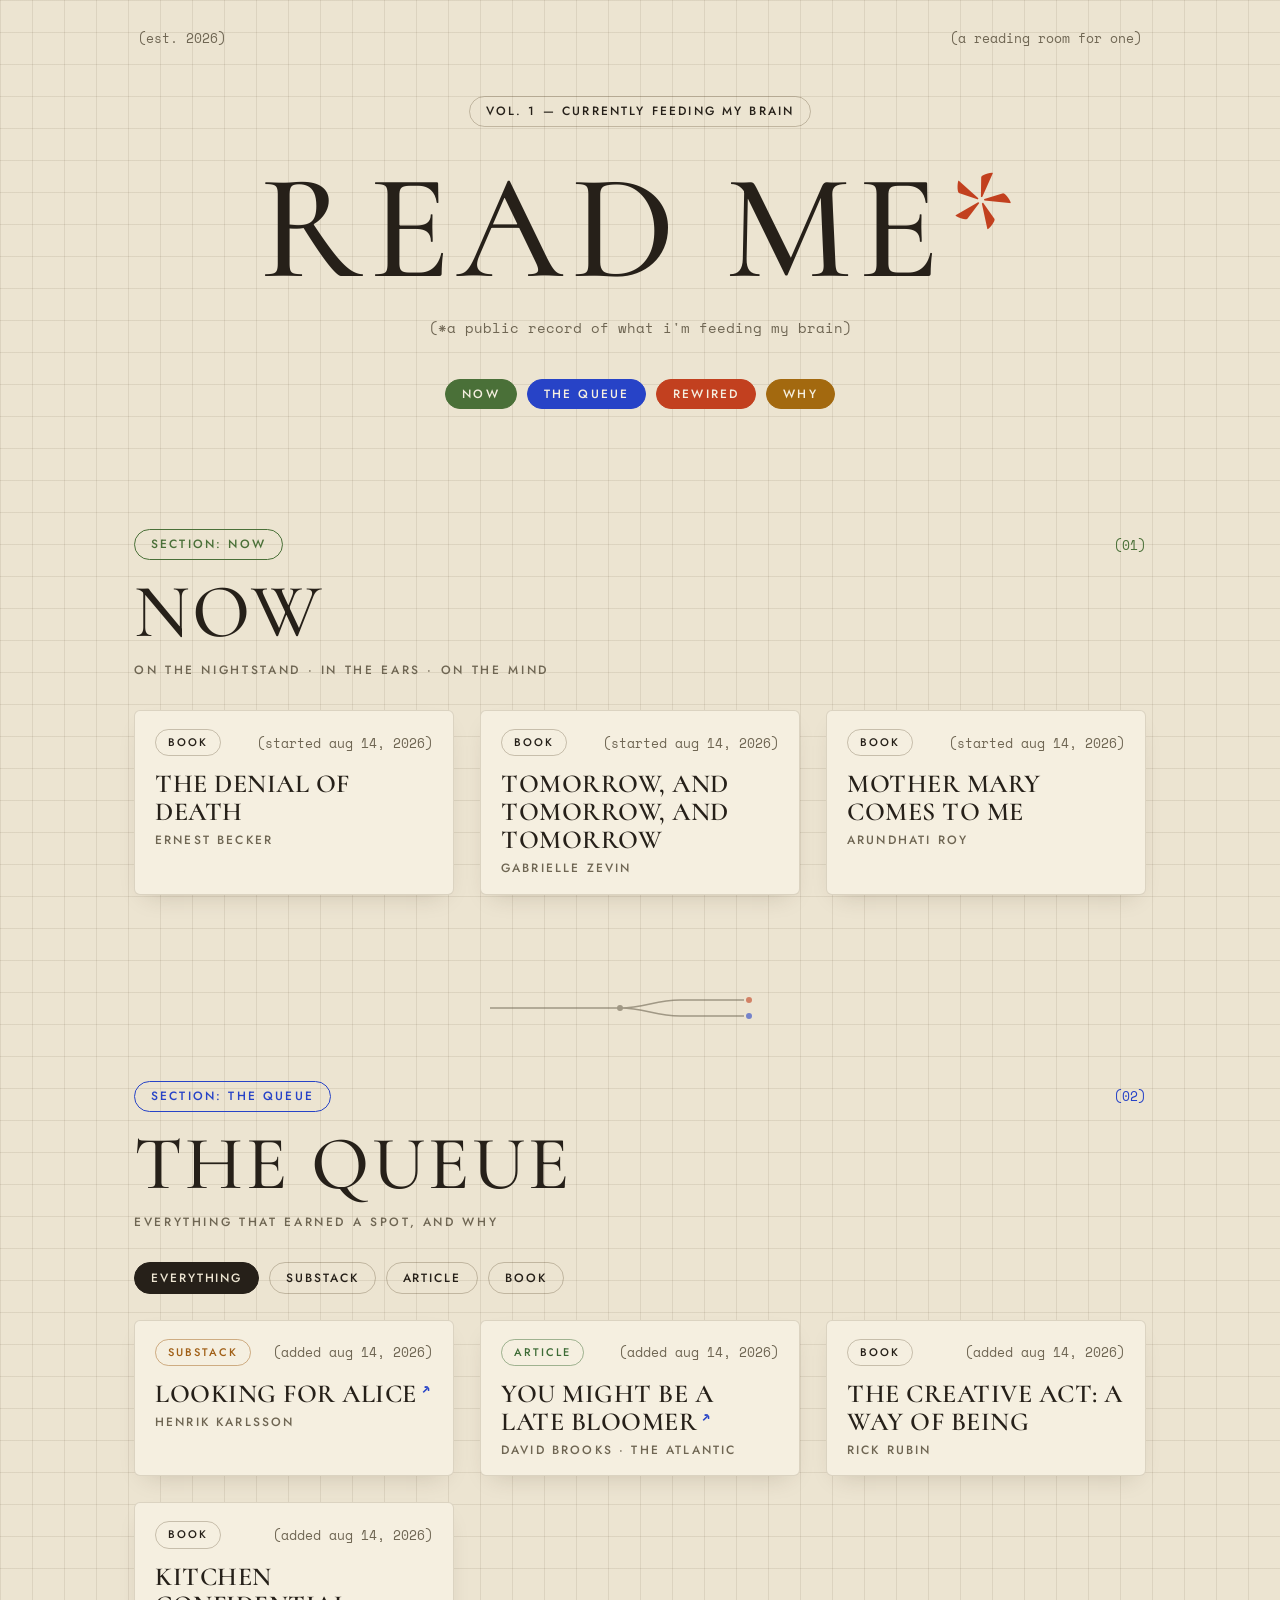
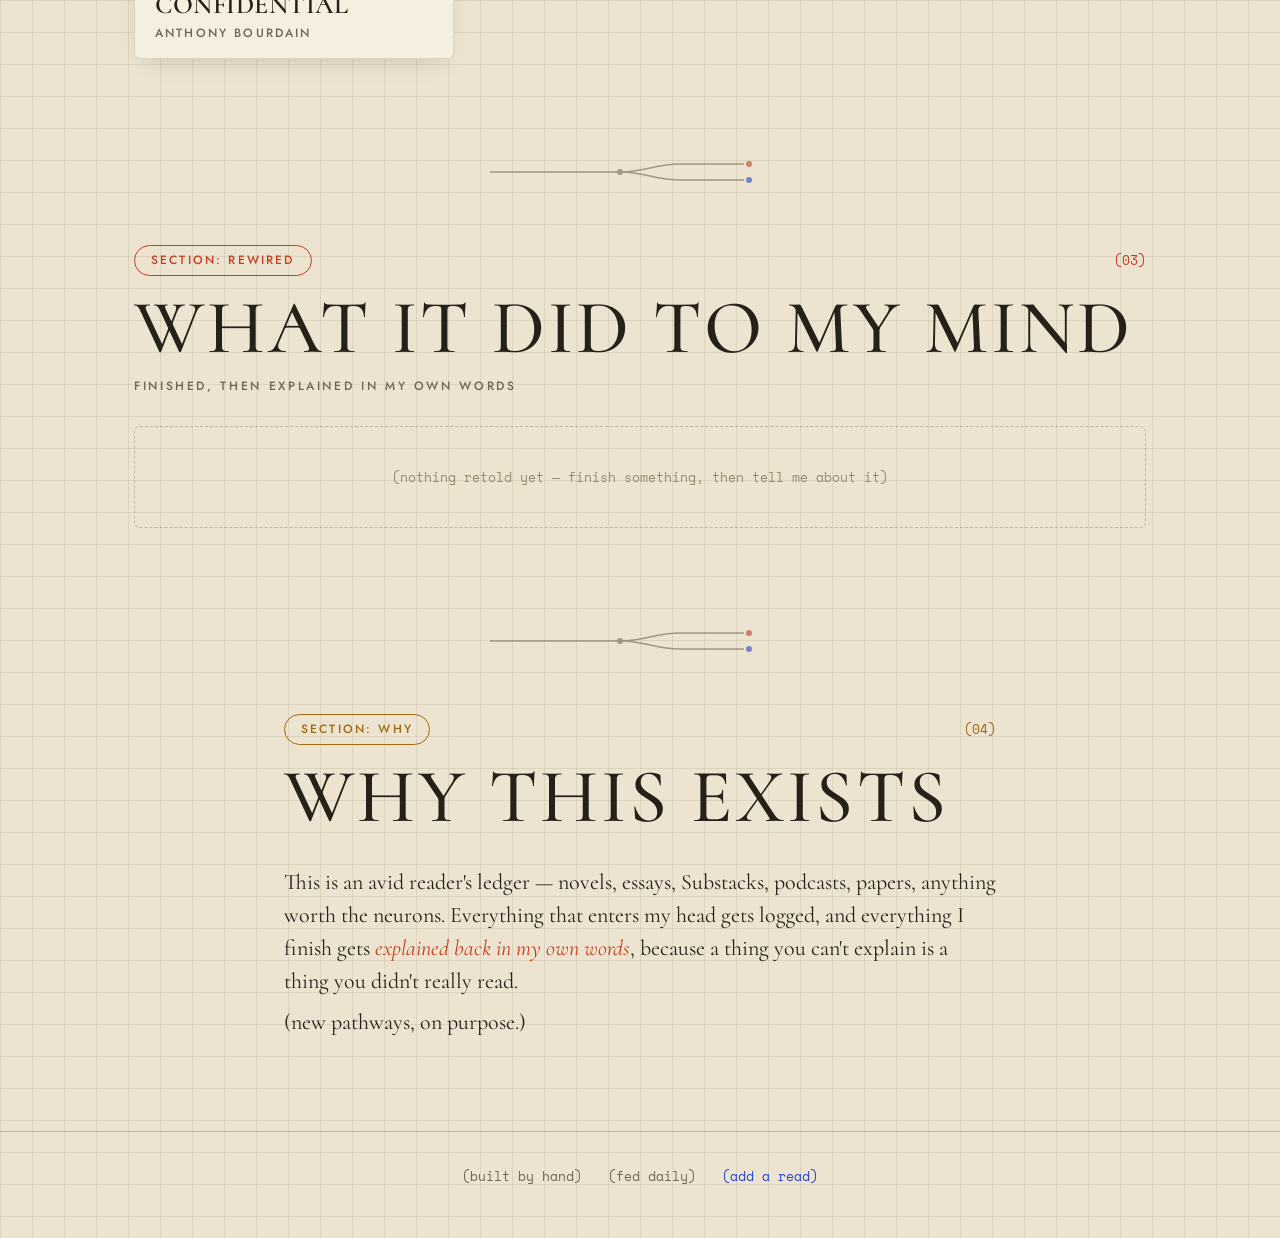
==== index.html @ f250568a "ReadMe: a personal reading room Static site — cream editorial design, reads.js as the ledger, sectio" ====
<!DOCTYPE html>
<html lang="en">
<head>
  <meta charset="UTF-8">
  <meta name="viewport" content="width=device-width, initial-scale=1.0">
  <meta name="robots" content="noindex">
  <title>ReadMe — a reading room</title>
  <link rel="preconnect" href="https://fonts.googleapis.com">
  <link rel="preconnect" href="https://fonts.gstatic.com" crossorigin>
  <link href="https://fonts.googleapis.com/css2?family=Cormorant:ital,wght@0,400;0,500;0,600;1,400;1,500&family=Jost:ital,wght@0,300;0,400;0,500;1,300;1,400&family=Space+Mono:ital,wght@0,400;0,700;1,400&display=swap" rel="stylesheet">
  <link rel="stylesheet" href="style.css">
  <link rel="icon" href="data:image/svg+xml,<svg xmlns='http://www.w3.org/2000/svg' viewBox='0 0 100 100'><text y='.9em' font-size='90'>📖</text></svg>">
</head>
<body>

  <header class="masthead">
    <div class="corner corner-tl anno">(est. 2026)</div>
    <div class="corner corner-tr anno">(a reading room for one)</div>

    <p class="pill masthead-pill">VOL. 1 — CURRENTLY FEEDING MY BRAIN</p>
    <h1 class="wordmark">READ&nbsp;ME<span class="asterisk">*</span></h1>
    <p class="tagline anno">(*a public record of what i'm feeding my brain)</p>

    <nav class="nav">
      <a class="pill c-green" href="#now">now</a>
      <a class="pill c-cobalt" href="#queue">the queue</a>
      <a class="pill c-red" href="#retold">rewired</a>
      <a class="pill c-gold" href="#why">why</a>
    </nav>
  </header>

  <main>

    <section id="now" class="section c-green">
      <div class="section-head">
        <div class="head-row">
          <span class="pill">SECTION: NOW</span>
          <span class="anno">(01)</span>
        </div>
        <h2>NOW</h2>
        <p class="section-sub">ON THE NIGHTSTAND · IN THE EARS · ON THE MIND</p>
      </div>
      <div id="now-cards" class="cards"></div>
    </section>

    <section id="queue" class="section c-cobalt">
      <div class="section-head">
        <div class="head-row">
          <span class="pill">SECTION: THE QUEUE</span>
          <span class="anno">(02)</span>
        </div>
        <h2>THE QUEUE</h2>
        <p class="section-sub">EVERYTHING THAT EARNED A SPOT, AND WHY</p>
      </div>
      <div id="filters" class="filters" role="group" aria-label="Filter by type"></div>
      <div id="queue-cards" class="cards"></div>
    </section>

    <section id="retold" class="section c-red">
      <div class="section-head">
        <div class="head-row">
          <span class="pill">SECTION: REWIRED</span>
          <span class="anno">(03)</span>
        </div>
        <h2>WHAT IT DID TO MY MIND</h2>
        <p class="section-sub">FINISHED, THEN EXPLAINED IN MY OWN WORDS</p>
      </div>
      <div id="retold-cards" class="cards cards-wide"></div>
    </section>

    <section id="why" class="section colophon c-gold">
      <div class="section-head">
        <div class="head-row">
          <span class="pill">SECTION: WHY</span>
          <span class="anno">(04)</span>
        </div>
        <h2>WHY THIS EXISTS</h2>
      </div>
      <p>
        This is an avid reader's ledger — novels, essays, Substacks, podcasts, papers,
        anything worth the neurons. Everything that enters my head gets logged, and
        everything I finish gets <em>explained back in my own words</em>, because a
        thing you can't explain is a thing you didn't really read.
      </p>
      <p class="anno colophon-kicker">(new pathways, on purpose.)</p>
    </section>

  </main>

  <footer class="footer">
    <span class="anno">(built by hand)</span>
    <span class="anno">(fed daily)</span>
    <a class="anno" href="add.html">(add a read)</a>
  </footer>

  <script src="reads.js"></script>
  <script src="app.js"></script>
</body>
</html>
---- style.css ----
/* ReadMe — editorial scrapbook: cream paper, grid lines, big serif caps,
   mono annotations, pill labels, collaged covers */

:root {
  --paper: #ece4d1;
  --panel: #f5efe0;
  --ink: #262019;
  --muted: #6f6653;
  --faint: #97896e;
  --line: rgba(80, 62, 34, 0.28);
  --grid: rgba(80, 62, 34, 0.10);
  --red: #c2401f;
  --cobalt: #2743c7;
  --shadow: rgba(60, 42, 18, 0.22);
}

* { box-sizing: border-box; margin: 0; padding: 0; }

html { scroll-behavior: smooth; }

body {
  background-color: var(--paper);
  background-image:
    linear-gradient(var(--grid) 1px, transparent 1px),
    linear-gradient(90deg, var(--grid) 1px, transparent 1px);
  background-size: 32px 32px;
  color: var(--ink);
  font-family: "Jost", "Futura", sans-serif;
  font-weight: 400;
  font-size: 17px;
  line-height: 1.55;
  min-height: 100vh;
}

a { color: var(--cobalt); text-underline-offset: 3px; }

/* mono parenthetical annotations */
.anno {
  font-family: "Space Mono", monospace;
  font-size: 13px;
  color: var(--muted);
  letter-spacing: 0;
}
a.anno { color: var(--cobalt); text-decoration: none; }
a.anno:hover { text-decoration: underline; }

/* pill outline labels */
.pill {
  display: inline-block;
  font-family: "Jost", sans-serif;
  font-size: 12px;
  font-weight: 500;
  letter-spacing: 0.18em;
  text-transform: uppercase;
  color: var(--ink);
  border: 1.5px solid var(--line);
  border-radius: 999px;
  padding: 5px 16px;
  background: transparent;
}

/* section accent colors */
.c-green  { --c: #4a7038; }
.c-cobalt { --c: #2743c7; }
.c-red    { --c: #c2401f; }
.c-gold   { --c: #a3690f; }

/* ---------- masthead ---------- */

.masthead {
  position: relative;
  max-width: 1060px;
  margin: 0 auto;
  padding: 96px 24px 56px;
  text-align: center;
}

.corner { position: absolute; top: 28px; }
.corner-tl { left: 28px; }
.corner-tr { right: 28px; }

.masthead-pill { margin-bottom: 30px; }

.wordmark {
  font-family: "Cormorant", serif;
  font-weight: 500;
  font-size: clamp(68px, 13vw, 150px);
  line-height: 0.95;
  letter-spacing: 0.05em;
  color: var(--ink);
}
.asterisk { color: var(--red); font-weight: 400; }

.tagline { display: block; margin-top: 18px; font-size: 14px; }

.nav {
  margin-top: 40px;
  display: flex;
  justify-content: center;
  flex-wrap: wrap;
  gap: 10px;
}
.nav .pill {
  text-decoration: none;
  transition: all 0.15s ease;
  background: var(--c, transparent);
  border-color: var(--c, var(--line));
  color: var(--panel);
}
.nav .pill:hover { background: transparent; color: var(--c, var(--ink)); }

/* ---------- sections ---------- */

.section {
  max-width: 1060px;
  margin: 0 auto;
  padding: 64px 24px 8px;
}

/* the signature: one pathway branching into new ones */
.section + .section::before {
  content: "";
  display: block;
  width: 300px;
  max-width: 60%;
  height: 26px;
  margin: 0 auto 60px;
  background: url("data:image/svg+xml,%3Csvg xmlns='http://www.w3.org/2000/svg' viewBox='0 0 300 26' fill='none'%3E%3Cpath d='M0 13 H130 M130 13 C155 13 165 5 190 5 H254 M130 13 C155 13 165 21 190 21 H254' stroke='%236f6653' stroke-width='1.5'/%3E%3Ccircle cx='130' cy='13' r='3' fill='%236f6653'/%3E%3Ccircle cx='259' cy='5' r='3' fill='%23c2401f'/%3E%3Ccircle cx='259' cy='21' r='3' fill='%232743c7'/%3E%3C/svg%3E") no-repeat center / contain;
  opacity: 0.6;
}

.section-head .pill {
  color: var(--c, var(--ink));
  border-color: var(--c, var(--line));
}
.head-row .anno { color: var(--c, var(--muted)); }

.section-head { margin-bottom: 30px; }

.head-row {
  display: flex;
  align-items: center;
  justify-content: space-between;
  margin-bottom: 14px;
}

.section-head h2, .colophon h2 {
  font-family: "Cormorant", serif;
  font-weight: 500;
  font-size: clamp(44px, 7vw, 76px);
  line-height: 1.02;
  letter-spacing: 0.04em;
  color: var(--ink);
}

.section-sub {
  margin-top: 10px;
  font-size: 12px;
  font-weight: 500;
  letter-spacing: 0.22em;
  color: var(--muted);
}

/* ---------- filters ---------- */

.filters {
  display: flex;
  flex-wrap: wrap;
  gap: 10px;
  margin-bottom: 26px;
}

.chip {
  font-family: "Jost", sans-serif;
  font-size: 12px;
  font-weight: 500;
  letter-spacing: 0.16em;
  text-transform: uppercase;
  color: var(--ink);
  background: transparent;
  border: 1.5px solid var(--line);
  border-radius: 999px;
  padding: 6px 16px;
  cursor: pointer;
  transition: all 0.15s ease;
}
.chip:hover { border-color: var(--ink); }
.chip.active { background: var(--ink); border-color: var(--ink); color: var(--paper); }

/* ---------- cards ---------- */

.cards {
  display: grid;
  grid-template-columns: repeat(auto-fill, minmax(320px, 1fr));
  gap: 26px;
  padding-bottom: 28px;
}
.cards-wide { grid-template-columns: repeat(auto-fill, minmax(460px, 1fr)); }

.card {
  position: relative;
  background: var(--panel);
  border: 1px solid rgba(80, 62, 34, 0.16);
  border-radius: 6px;
  padding: 18px 20px 16px;
  box-shadow: 0 10px 24px -12px var(--shadow);
  transition: transform 0.18s ease, box-shadow 0.18s ease;
}
.card:hover {
  transform: translateY(-3px);
  box-shadow: 0 16px 30px -12px var(--shadow);
}

.card-top {
  display: flex;
  align-items: center;
  justify-content: space-between;
  gap: 10px;
  margin-bottom: 14px;
}

.pill-type { font-size: 11px; padding: 4px 12px; }
.type-book     { color: var(--ink); }
.type-article  { color: #3d6b35; border-color: #3d6b3577; }
.type-substack { color: #a05f16; border-color: #a05f1677; }
.type-podcast  { color: var(--red); border-color: #c2401f77; }
.type-essay    { color: var(--cobalt); border-color: #2743c777; }
.type-video    { color: #6b3576; border-color: #6b357677; }
.type-paper    { color: #74542a; border-color: #74542a77; }

.card-body { display: flex; gap: 18px; align-items: flex-start; }

.cover {
  width: 92px;
  flex-shrink: 0;
  border-radius: 2px;
  transform: rotate(-2.5deg);
  box-shadow: 3px 6px 14px -4px var(--shadow);
  border: 1px solid rgba(80, 62, 34, 0.2);
}
.card:nth-child(even) .cover { transform: rotate(2deg); }

.card-text { min-width: 0; }

.card h3 {
  font-family: "Cormorant", serif;
  font-weight: 600;
  font-size: 26px;
  line-height: 1.08;
  letter-spacing: 0.02em;
  text-transform: uppercase;
  color: var(--ink);
}
.card h3 a { color: inherit; text-decoration: none; }
.card h3 a:hover { color: var(--red); }
/* a linked card is clickable everywhere, not just the title */
.card h3 a::after { content: ""; position: absolute; inset: 0; }
.ext {
  font-family: "Space Mono", monospace;
  font-size: 0.5em;
  vertical-align: 0.55em;
  margin-left: 5px;
  color: var(--cobalt);
}

.card .by {
  margin-top: 5px;
  font-size: 12px;
  font-weight: 500;
  letter-spacing: 0.18em;
  text-transform: uppercase;
  color: var(--muted);
}

.card .why {
  margin-top: 12px;
  font-family: "Space Mono", monospace;
  font-size: 13px;
  line-height: 1.5;
  color: var(--muted);
}

/* stars */
.stars {
  font-family: "Space Mono", monospace;
  font-size: 13px;
  letter-spacing: 0.1em;
  color: var(--ink);
  border: 1.5px solid var(--line);
  border-radius: 999px;
  padding: 3px 12px;
  display: inline-block;
  margin-top: 14px;
}
.stars .full { color: var(--red); }

/* retelling */
.retelling {
  margin-top: 16px;
  padding: 14px 16px;
  background: rgba(255, 253, 246, 0.65);
  border: 1px solid rgba(80, 62, 34, 0.14);
  border-radius: 4px;
}
.retelling-label {
  display: block;
  font-size: 11px;
  font-weight: 500;
  letter-spacing: 0.22em;
  color: var(--red);
  margin-bottom: 8px;
}
.retelling-text {
  font-family: "Cormorant", serif;
  font-size: 20px;
  font-style: italic;
  line-height: 1.4;
  color: var(--ink);
}

.quote {
  margin-top: 12px;
  font-family: "Space Mono", monospace;
  font-size: 12.5px;
  font-style: italic;
  color: var(--muted);
  padding-left: 14px;
  border-left: 2px solid var(--line);
}

/* empty state */
.empty {
  grid-column: 1 / -1;
  text-align: center;
  padding: 40px 20px;
  border: 1.5px dashed var(--line);
  border-radius: 6px;
  font-family: "Space Mono", monospace;
  font-size: 13px;
  color: var(--faint);
}

/* ---------- colophon & footer ---------- */

.colophon { max-width: 760px; padding-bottom: 44px; }
.colophon p {
  font-family: "Cormorant", serif;
  font-size: 22px;
  line-height: 1.5;
  color: var(--ink);
  margin-top: 8px;
}
.colophon em { color: var(--red); }
.colophon-kicker { display: block; margin-top: 18px; font-size: 14px; }

.footer {
  display: flex;
  justify-content: center;
  gap: 26px;
  flex-wrap: wrap;
  padding: 34px 24px 52px;
  border-top: 1.5px solid var(--line);
  margin-top: 48px;
}

@media (max-width: 600px) {
  .masthead { padding-top: 84px; }
  .corner-tl { left: 16px; }
  .corner-tr { right: 16px; }
  .cards, .cards-wide { grid-template-columns: 1fr; }
}
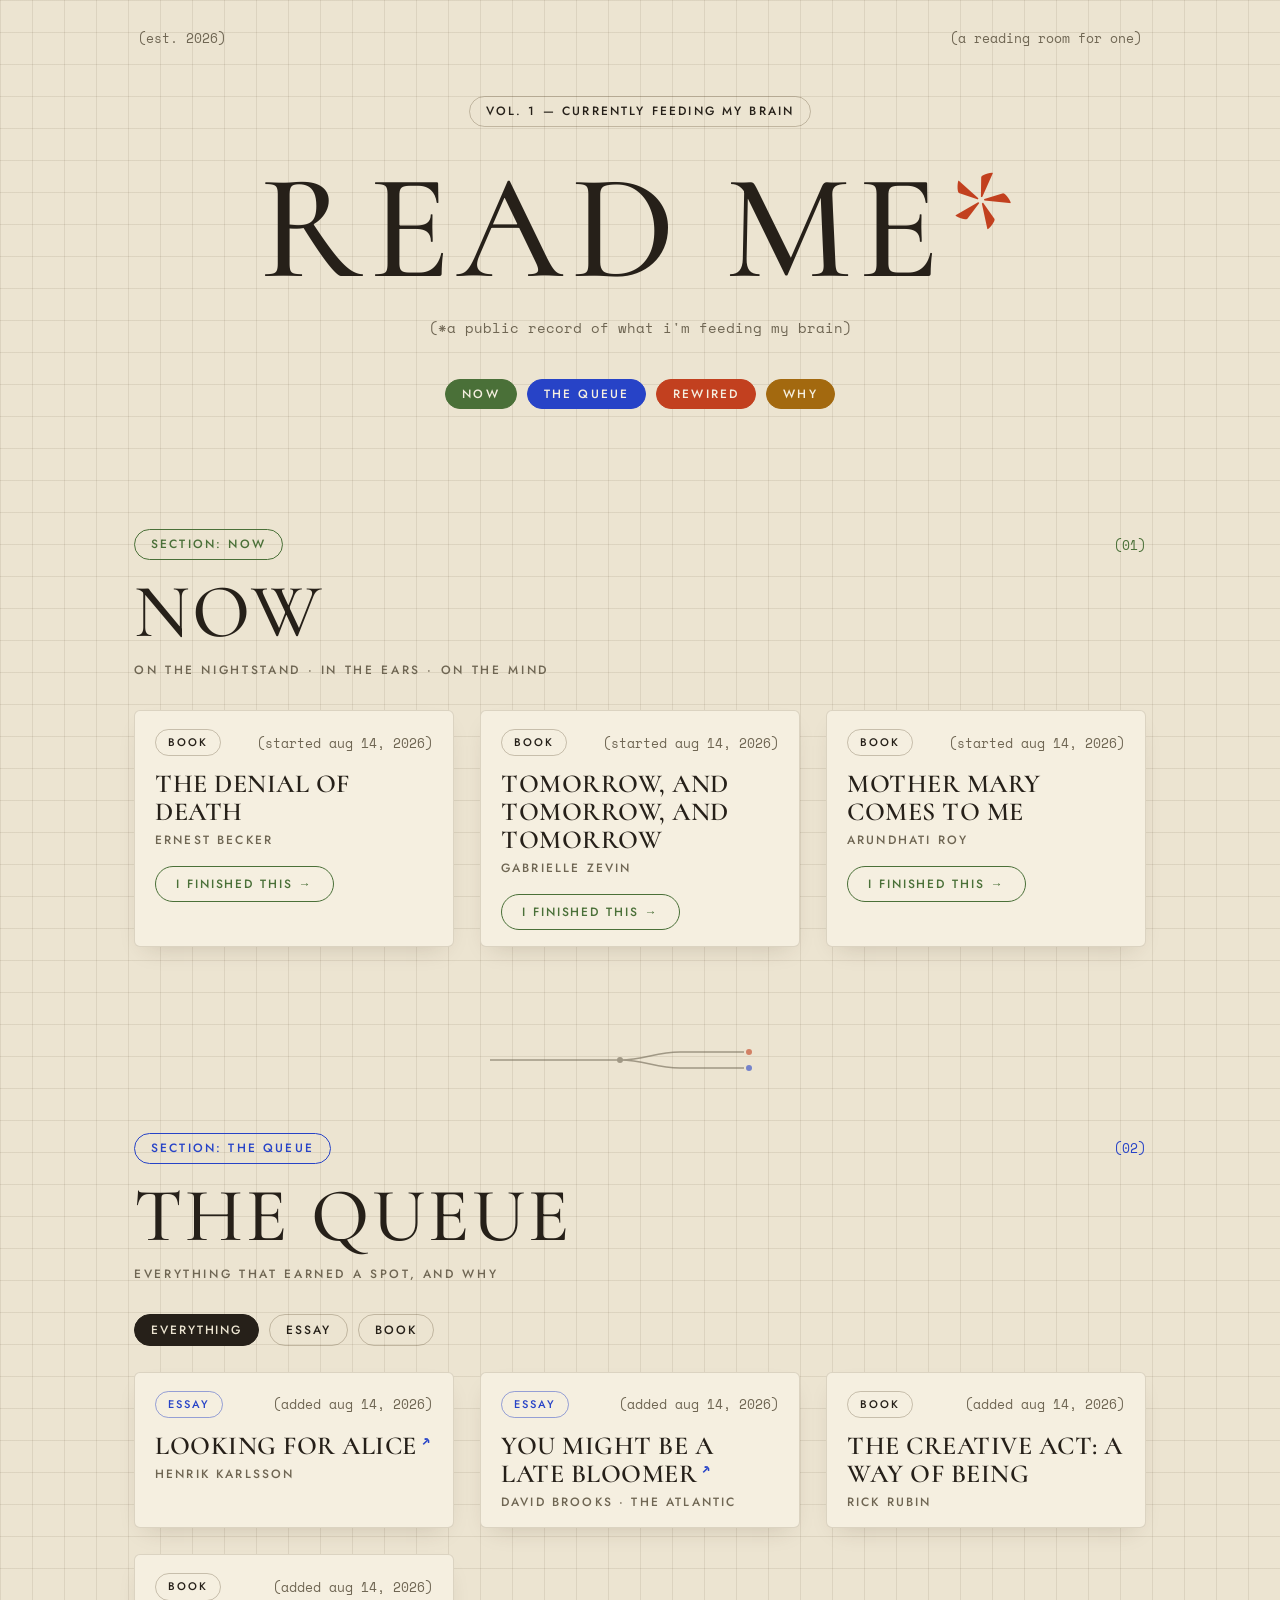
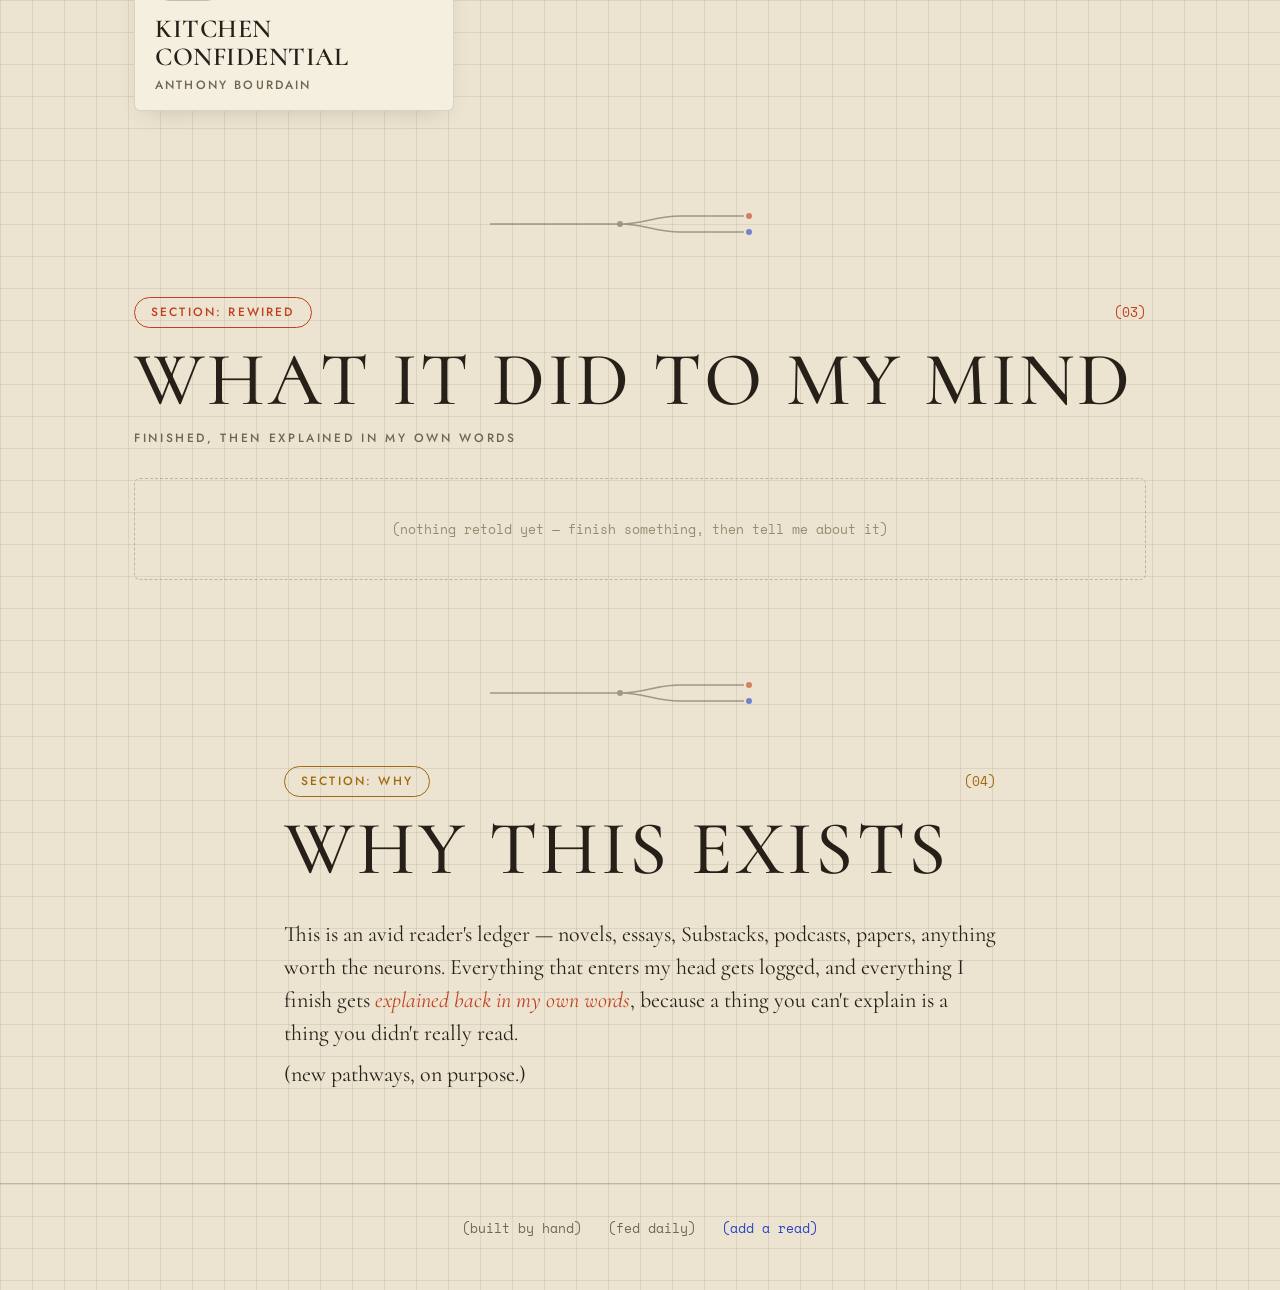
==== commit fb1cd6aa: "Finish flow on now-cards + the shelf 'i finished this' opens a modal that collects rating, retelling" ====
--- a/index.html
+++ b/index.html
@@ -66,6 +66,10 @@
         <p class="section-sub">FINISHED, THEN EXPLAINED IN MY OWN WORDS</p>
       </div>
       <div id="retold-cards" class="cards cards-wide"></div>
+      <div id="shelf-wrap" hidden>
+        <p class="anno shelf-label">(the shelf — everything that made it through)</p>
+        <div id="shelf" class="shelf"></div>
+      </div>
     </section>
 
     <section id="why" class="section colophon c-gold">
@@ -93,6 +97,29 @@
     <a class="anno" href="add.html">(add a read)</a>
   </footer>
 
+  <div id="finish-overlay" class="overlay" hidden>
+    <div class="finish-modal">
+      <div class="modal-top">
+        <span class="pill finish-pill">FINISHED</span>
+        <button class="anno modal-close" id="finish-close">(close)</button>
+      </div>
+      <h3 id="finish-title" class="finish-title"></h3>
+      <p class="anno finish-prompt">(be honest — what did it do to your mind?)</p>
+      <div class="stars-picker" id="star-picker" aria-label="Rating"></div>
+      <textarea id="finish-retelling" rows="5" placeholder="Explain it like you would to a friend at dinner — what it actually says, whether you buy it, what it changed."></textarea>
+      <input id="finish-quote" placeholder="One line worth keeping (optional)">
+      <button class="btn-ink" id="finish-generate">generate my entry</button>
+      <div id="finish-out" hidden>
+        <pre id="finish-code"></pre>
+        <div class="finish-actions">
+          <button class="btn-ink" id="finish-copy">copy entry</button>
+          <a class="btn-ink btn-ghost" href="https://github.com/priandproper/ReadMe/edit/main/reads.js" target="_blank" rel="noopener">open the ledger on github</a>
+        </div>
+        <p class="anno finish-hint">(paste it over this book's old entry in reads.js, commit — the site rebuilds itself in a minute)</p>
+      </div>
+    </div>
+  </div>
+
   <script src="reads.js"></script>
   <script src="app.js"></script>
 </body>
--- a/style.css
+++ b/style.css
@@ -220,13 +220,10 @@
 }
 
 .pill-type { font-size: 11px; padding: 4px 12px; }
-.type-book     { color: var(--ink); }
-.type-article  { color: #3d6b35; border-color: #3d6b3577; }
-.type-substack { color: #a05f16; border-color: #a05f1677; }
-.type-podcast  { color: var(--red); border-color: #c2401f77; }
-.type-essay    { color: var(--cobalt); border-color: #2743c777; }
-.type-video    { color: #6b3576; border-color: #6b357677; }
-.type-paper    { color: #74542a; border-color: #74542a77; }
+.type-book    { color: var(--ink); }
+.type-essay   { color: var(--cobalt); border-color: #2743c777; }
+.type-podcast { color: var(--red); border-color: #c2401f77; }
+.type-video   { color: #6b3576; border-color: #6b357677; }
 
 .card-body { display: flex; gap: 18px; align-items: flex-start; }
 
@@ -328,6 +325,147 @@
   border-left: 2px solid var(--line);
 }
 
+/* card actions + finish flow */
+.card-actions { margin-top: 16px; }
+
+.btn-finish, .btn-ink {
+  font-family: "Jost", sans-serif;
+  font-size: 12px;
+  font-weight: 500;
+  letter-spacing: 0.16em;
+  text-transform: uppercase;
+  border-radius: 999px;
+  padding: 8px 20px;
+  cursor: pointer;
+  transition: all 0.15s ease;
+}
+.btn-finish {
+  background: transparent;
+  border: 1.5px solid var(--c, var(--ink));
+  color: var(--c, var(--ink));
+}
+.btn-finish:hover { background: var(--c, var(--ink)); color: var(--panel); }
+
+.btn-ink { background: var(--ink); border: 1.5px solid var(--ink); color: var(--paper); }
+.btn-ink:hover { background: transparent; color: var(--ink); }
+.btn-ghost { background: transparent; color: var(--ink); text-decoration: none; display: inline-block; }
+.btn-ghost:hover { background: var(--ink); color: var(--paper); }
+
+.overlay {
+  position: fixed;
+  inset: 0;
+  background: rgba(38, 32, 25, 0.5);
+  display: flex;
+  align-items: center;
+  justify-content: center;
+  padding: 20px;
+  z-index: 50;
+}
+.overlay[hidden] { display: none; }
+
+.finish-modal {
+  background-color: var(--paper);
+  background-image:
+    linear-gradient(var(--grid) 1px, transparent 1px),
+    linear-gradient(90deg, var(--grid) 1px, transparent 1px);
+  background-size: 32px 32px;
+  border: 1.5px solid var(--ink);
+  border-radius: 8px;
+  box-shadow: 0 24px 60px -20px rgba(20, 12, 2, 0.5);
+  max-width: 580px;
+  width: 100%;
+  max-height: 90vh;
+  overflow-y: auto;
+  padding: 26px 28px 30px;
+}
+
+.modal-top { display: flex; justify-content: space-between; align-items: center; margin-bottom: 18px; }
+.finish-pill { color: var(--red); border-color: var(--red); }
+.modal-close { background: none; border: none; cursor: pointer; }
+.modal-close:hover { color: var(--ink); }
+
+.finish-title {
+  font-family: "Cormorant", serif;
+  font-weight: 600;
+  font-size: 32px;
+  line-height: 1.1;
+  letter-spacing: 0.02em;
+}
+.finish-prompt { display: block; margin: 8px 0 14px; }
+
+.stars-picker { display: flex; gap: 4px; margin-bottom: 16px; }
+.stars-picker button {
+  font-family: "Space Mono", monospace;
+  font-size: 26px;
+  background: none;
+  border: none;
+  cursor: pointer;
+  color: var(--faint);
+  padding: 0 2px;
+}
+.stars-picker button.lit { color: var(--red); }
+
+.finish-modal textarea, .finish-modal input {
+  width: 100%;
+  background: var(--panel);
+  border: 1.5px solid var(--line);
+  border-radius: 4px;
+  color: var(--ink);
+  font-family: "Space Mono", monospace;
+  font-size: 13.5px;
+  line-height: 1.5;
+  padding: 10px 12px;
+  margin-bottom: 14px;
+}
+.finish-modal textarea:focus, .finish-modal input:focus { outline: none; border-color: var(--ink); }
+
+#finish-out { margin-top: 18px; }
+#finish-out pre {
+  background: var(--panel);
+  border: 1.5px solid var(--line);
+  border-radius: 4px;
+  padding: 14px;
+  font-family: "Space Mono", monospace;
+  font-size: 11.5px;
+  line-height: 1.5;
+  overflow-x: auto;
+  margin-bottom: 14px;
+}
+.finish-actions { display: flex; gap: 10px; flex-wrap: wrap; margin-bottom: 10px; }
+.finish-hint { display: block; }
+
+/* the shelf */
+.shelf-label { display: block; margin: 10px 0 14px; }
+.shelf {
+  display: flex;
+  flex-wrap: wrap;
+  gap: 12px;
+  align-items: flex-end;
+  padding-bottom: 30px;
+}
+.shelf-cover {
+  height: 112px;
+  border: 1px solid rgba(80, 62, 34, 0.25);
+  border-radius: 2px;
+  box-shadow: 2px 5px 12px -4px var(--shadow);
+}
+.shelf .shelf-cover:nth-child(odd) { transform: rotate(-1.5deg); }
+.shelf .shelf-cover:nth-child(even) { transform: rotate(1deg); }
+.shelf-spine {
+  writing-mode: vertical-rl;
+  height: 112px;
+  overflow: hidden;
+  background: var(--panel);
+  border: 1px solid rgba(80, 62, 34, 0.25);
+  border-radius: 2px;
+  font-family: "Space Mono", monospace;
+  font-size: 10.5px;
+  letter-spacing: 0.06em;
+  padding: 8px 5px;
+  color: var(--muted);
+  box-shadow: 2px 5px 12px -4px var(--shadow);
+}
+
 /* empty state */
 .empty {
   grid-column: 1 / -1;
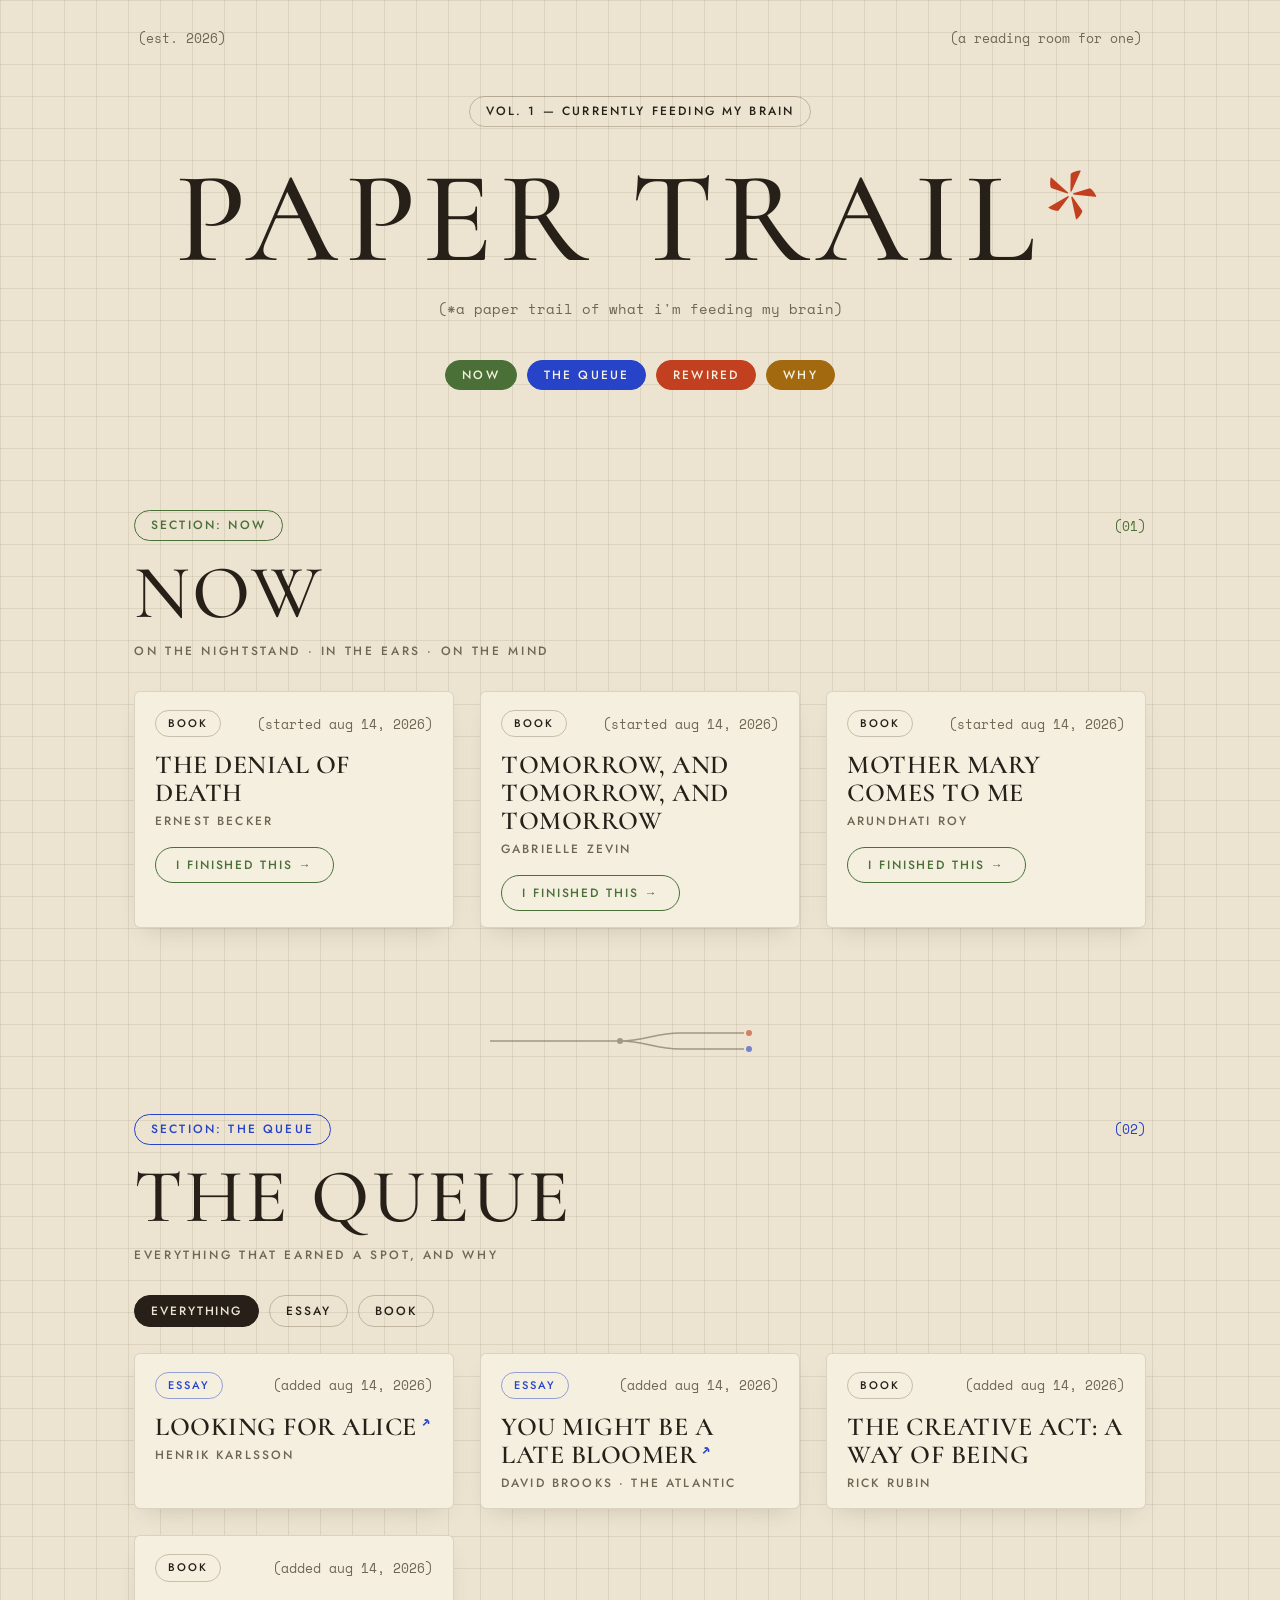
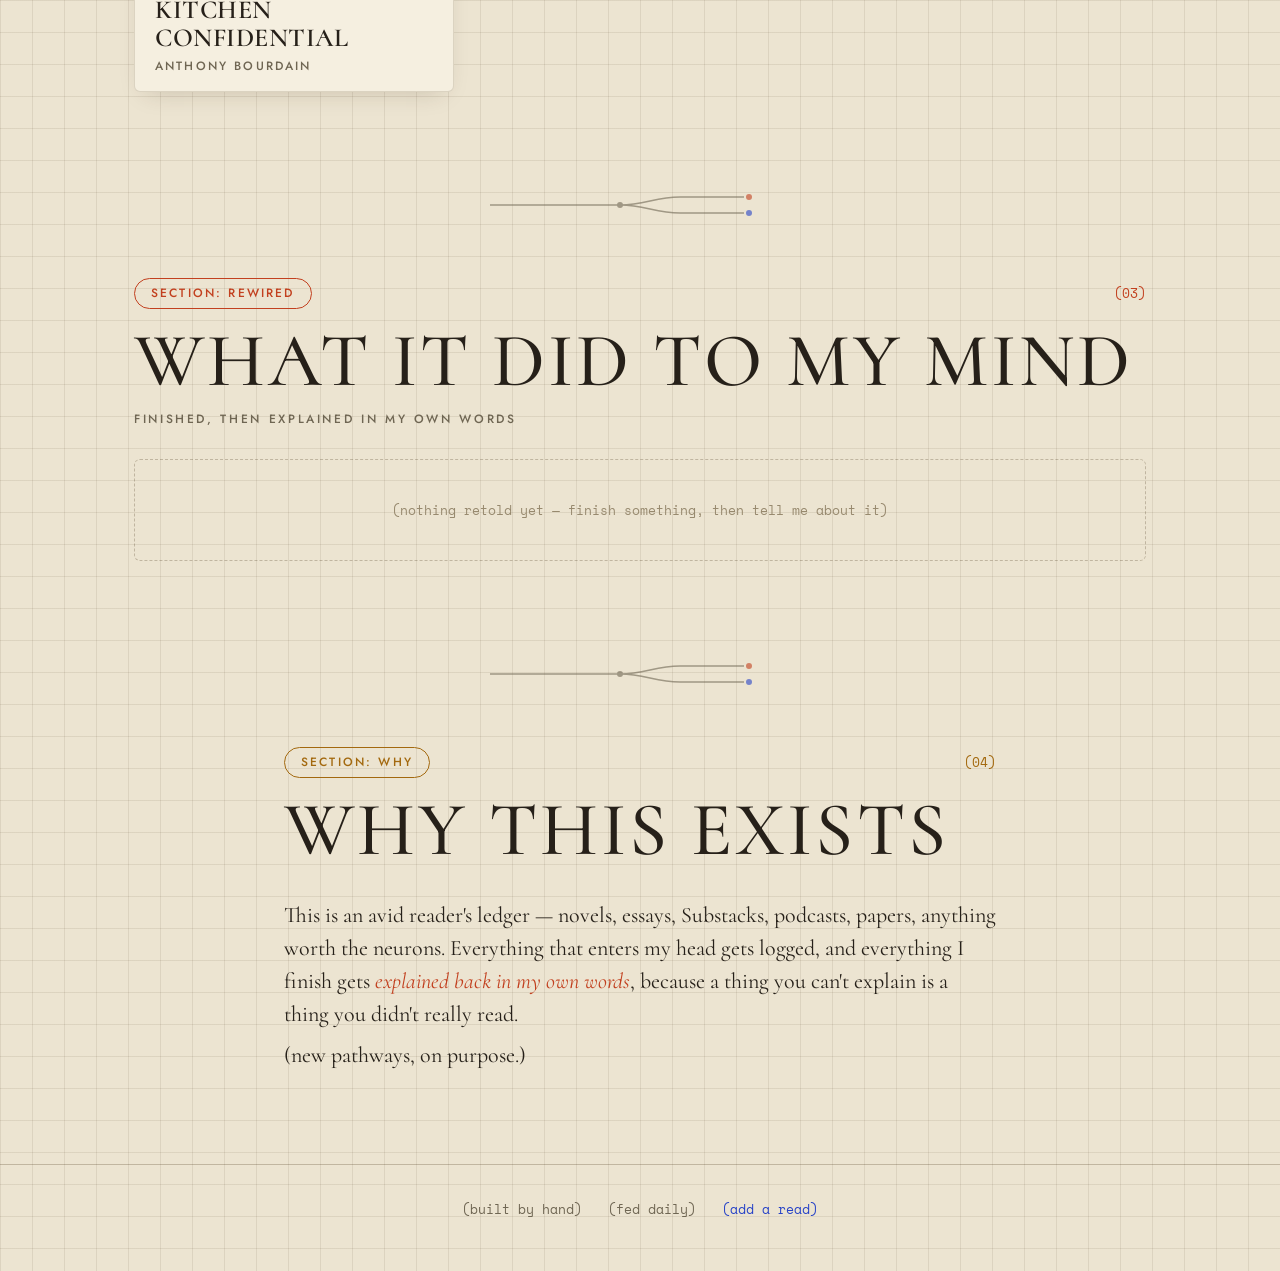
==== commit 3eb5c757: "Rename to PaperTrail Co-Authored-By: Claude Fable 5 <noreply@anthropic.com>" ====
--- a/index.html
+++ b/index.html
@@ -4,7 +4,7 @@
   <meta charset="UTF-8">
   <meta name="viewport" content="width=device-width, initial-scale=1.0">
   <meta name="robots" content="noindex">
-  <title>ReadMe — a reading room</title>
+  <title>PaperTrail — a reading room</title>
   <link rel="preconnect" href="https://fonts.googleapis.com">
   <link rel="preconnect" href="https://fonts.gstatic.com" crossorigin>
   <link href="https://fonts.googleapis.com/css2?family=Cormorant:ital,wght@0,400;0,500;0,600;1,400;1,500&family=Jost:ital,wght@0,300;0,400;0,500;1,300;1,400&family=Space+Mono:ital,wght@0,400;0,700;1,400&display=swap" rel="stylesheet">
@@ -18,8 +18,8 @@
     <div class="corner corner-tr anno">(a reading room for one)</div>
 
     <p class="pill masthead-pill">VOL. 1 — CURRENTLY FEEDING MY BRAIN</p>
-    <h1 class="wordmark">READ&nbsp;ME<span class="asterisk">*</span></h1>
-    <p class="tagline anno">(*a public record of what i'm feeding my brain)</p>
+    <h1 class="wordmark">PAPER&nbsp;TRAIL<span class="asterisk">*</span></h1>
+    <p class="tagline anno">(*a paper trail of what i'm feeding my brain)</p>
 
     <nav class="nav">
       <a class="pill c-green" href="#now">now</a>
@@ -113,7 +113,7 @@
         <pre id="finish-code"></pre>
         <div class="finish-actions">
           <button class="btn-ink" id="finish-copy">copy entry</button>
-          <a class="btn-ink btn-ghost" href="https://github.com/priandproper/ReadMe/edit/main/reads.js" target="_blank" rel="noopener">open the ledger on github</a>
+          <a class="btn-ink btn-ghost" href="https://github.com/priandproper/PaperTrail/edit/main/reads.js" target="_blank" rel="noopener">open the ledger on github</a>
         </div>
         <p class="anno finish-hint">(paste it over this book's old entry in reads.js, commit — the site rebuilds itself in a minute)</p>
       </div>
--- a/style.css
+++ b/style.css
@@ -1,4 +1,4 @@
-/* ReadMe — editorial scrapbook: cream paper, grid lines, big serif caps,
+/* PaperTrail — editorial scrapbook: cream paper, grid lines, big serif caps,
    mono annotations, pill labels, collaged covers */
 
 :root {
@@ -84,7 +84,7 @@
 .wordmark {
   font-family: "Cormorant", serif;
   font-weight: 500;
-  font-size: clamp(68px, 13vw, 150px);
+  font-size: clamp(44px, 11vw, 130px);
   line-height: 0.95;
   letter-spacing: 0.05em;
   color: var(--ink);
